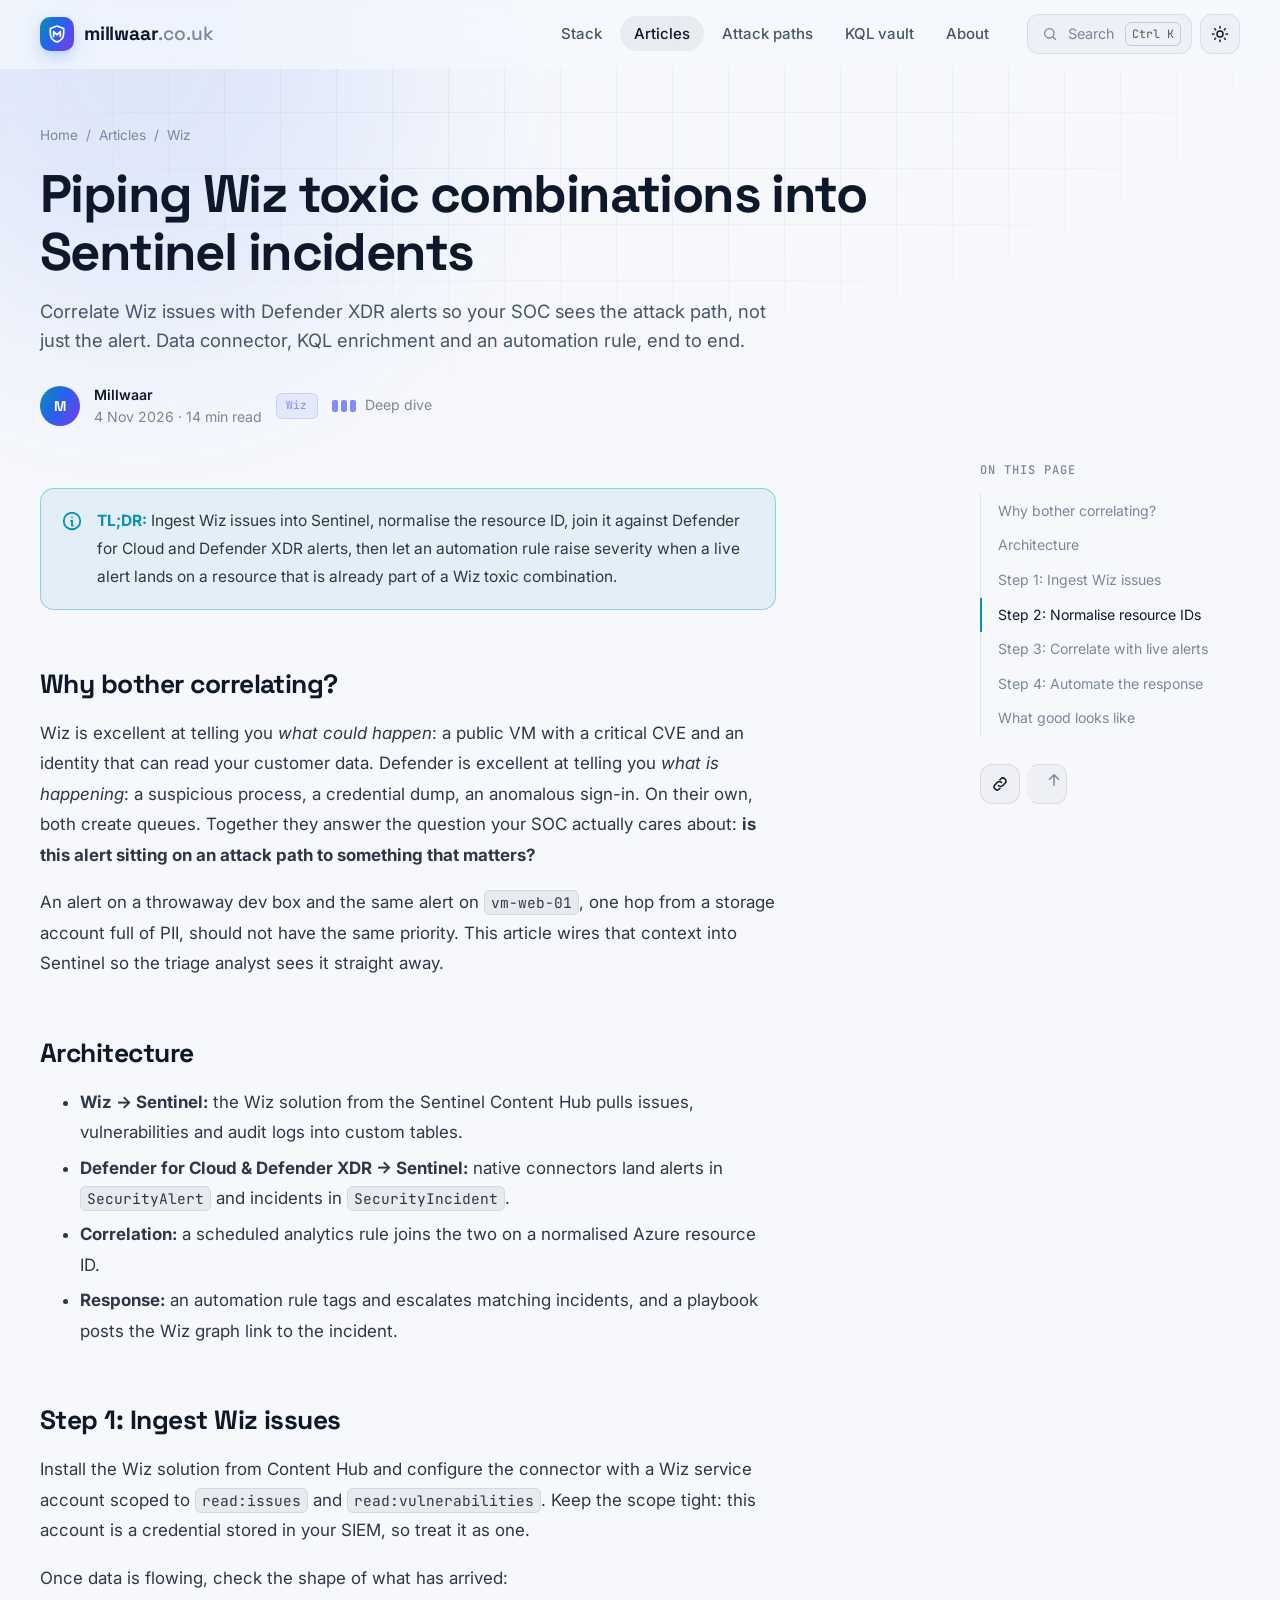
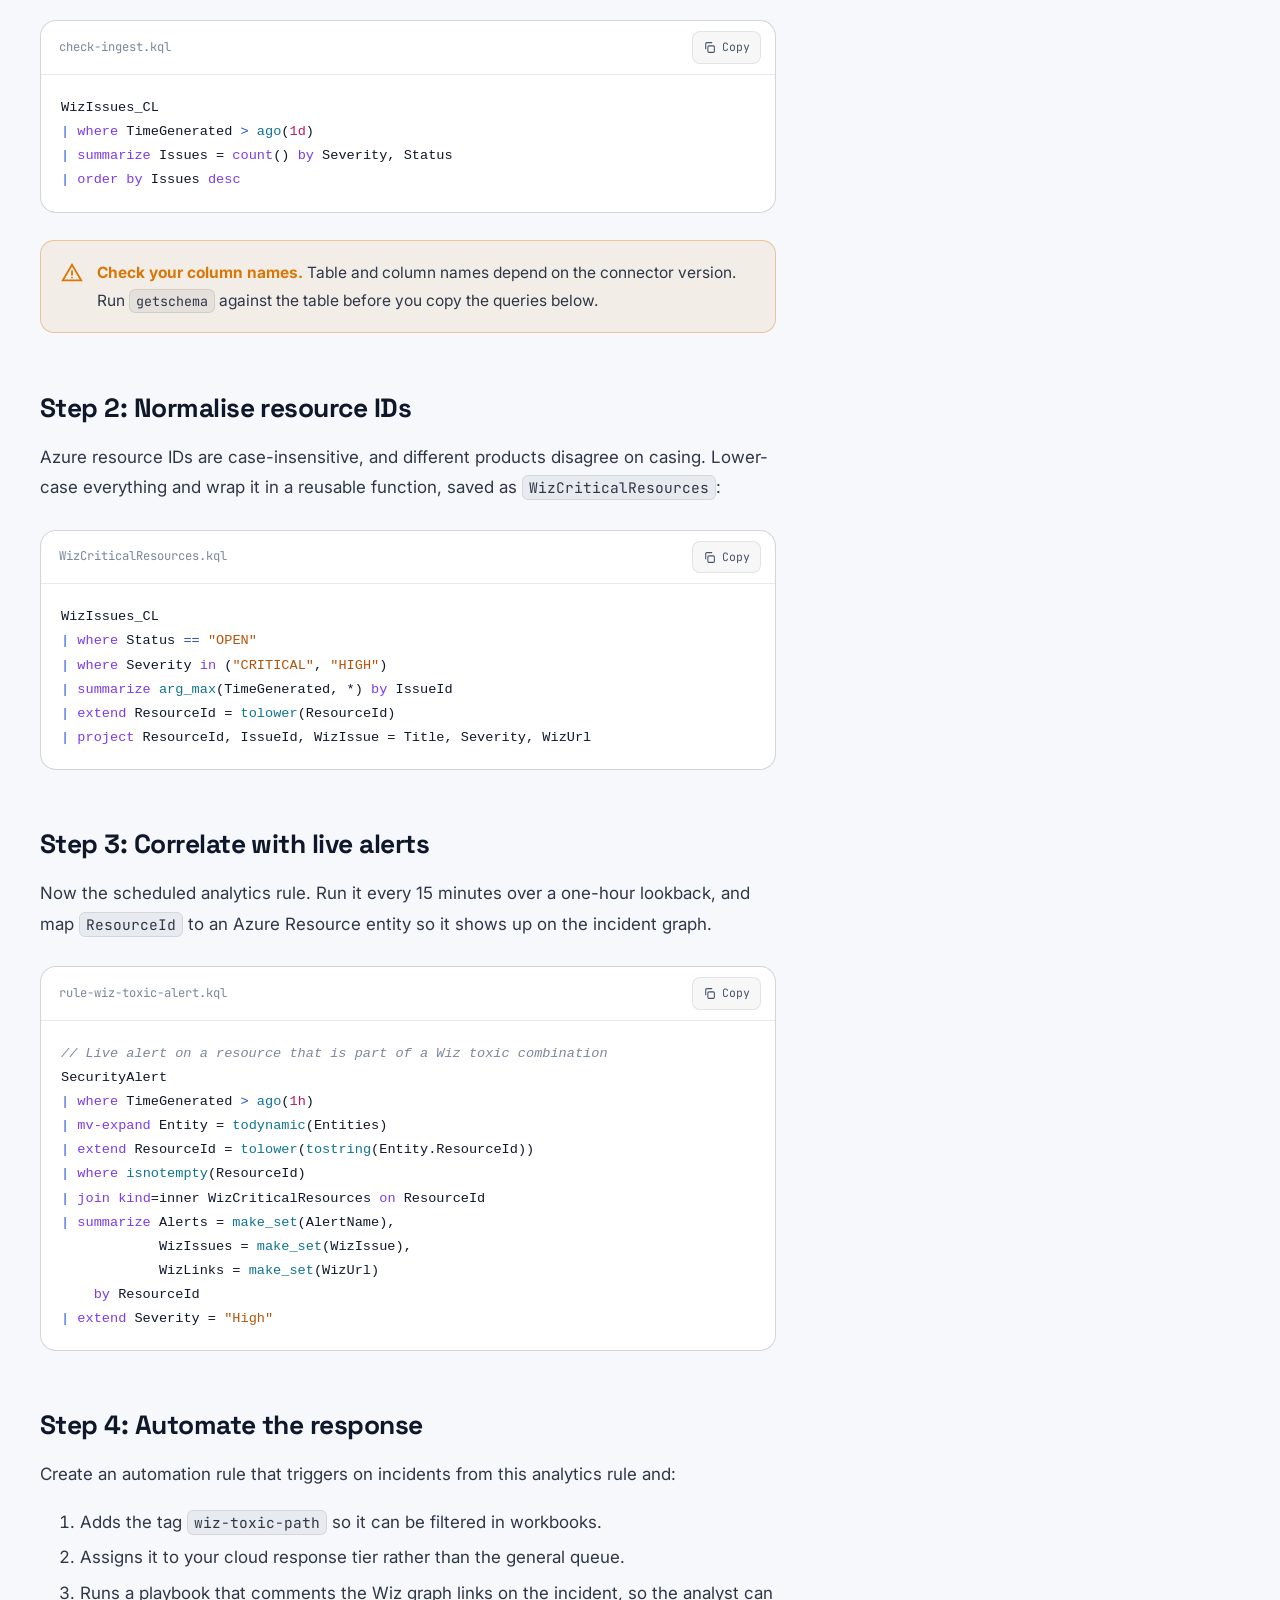
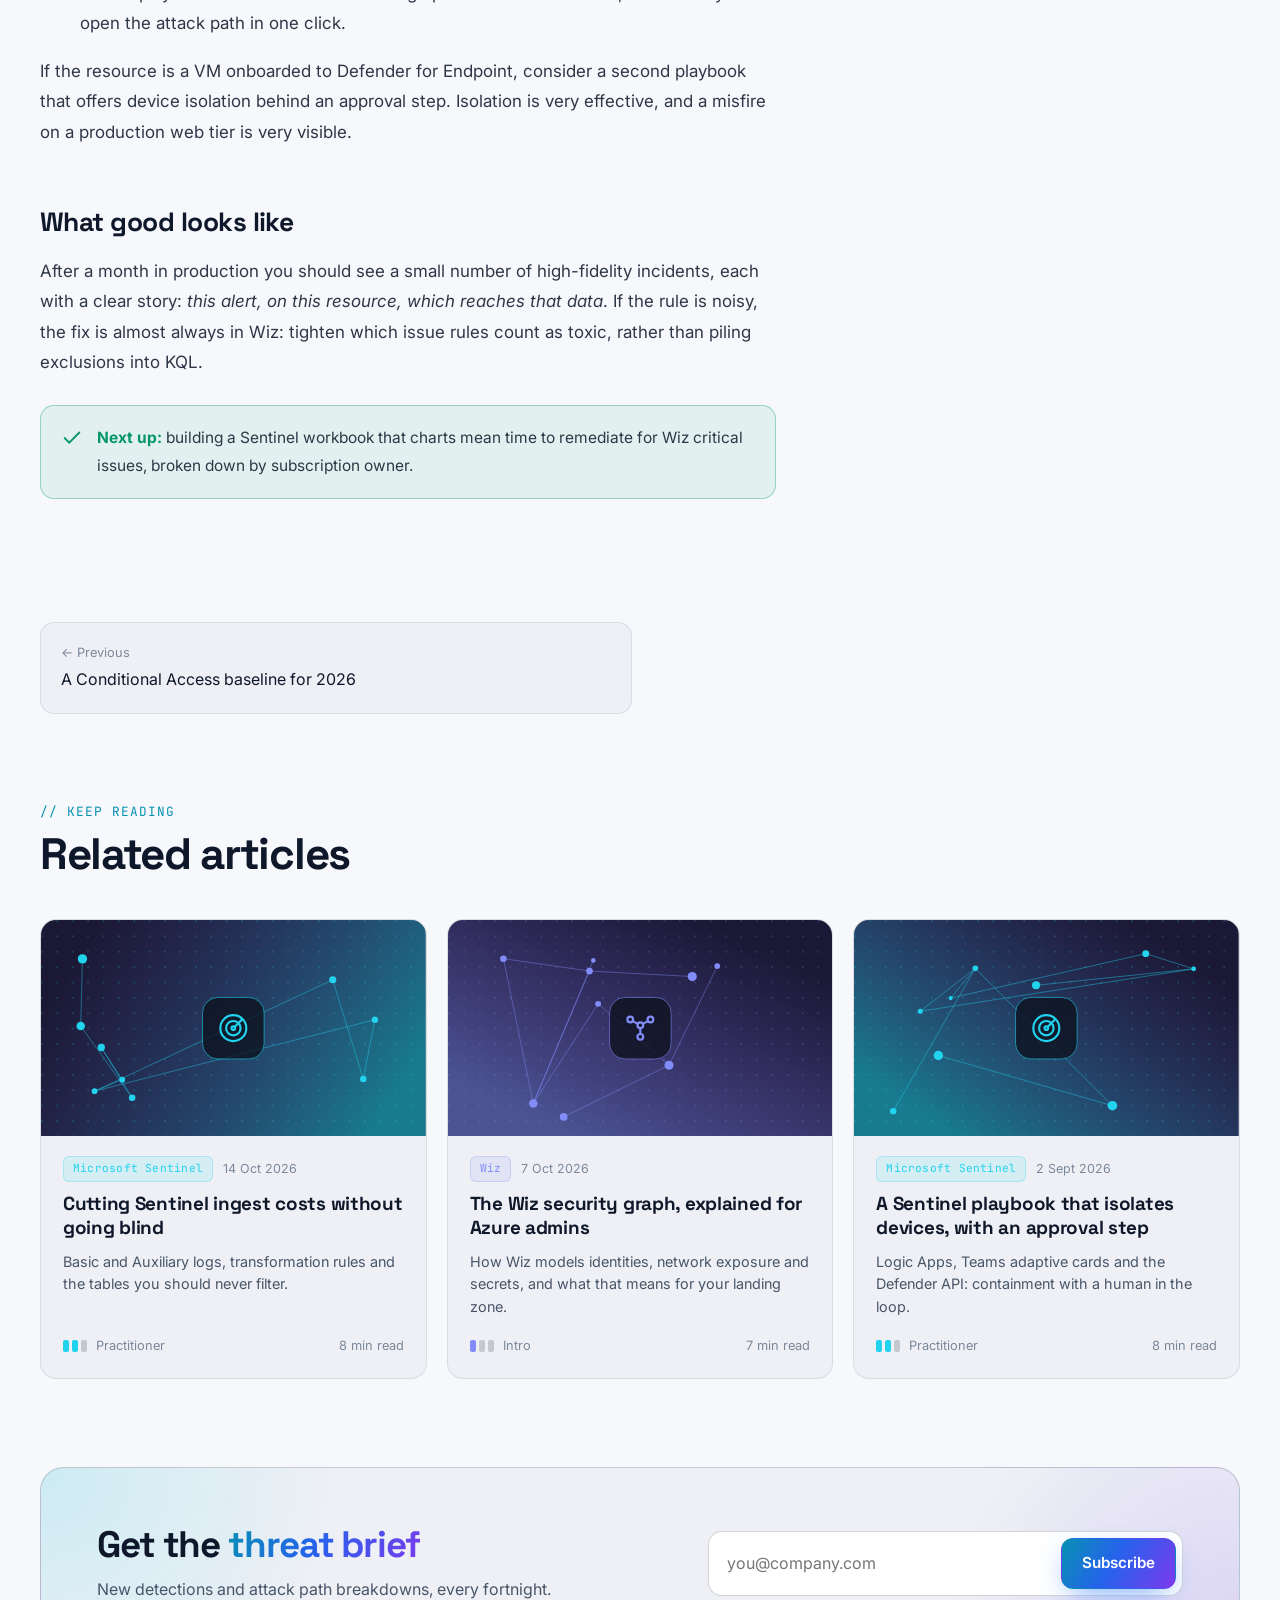
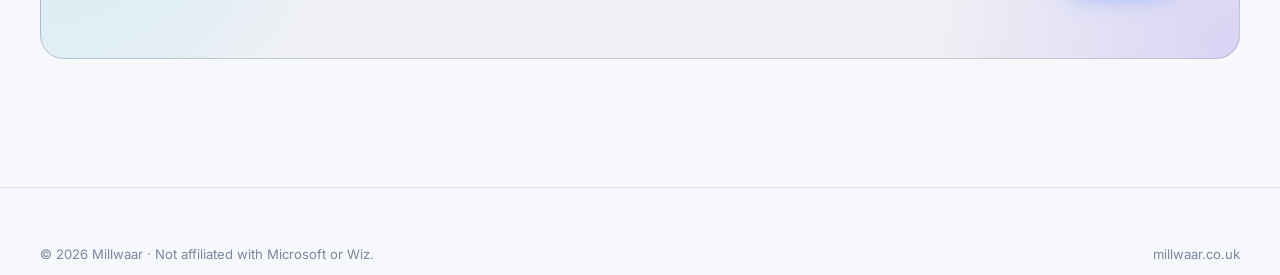
==== post.html @ f698fd33 "Design Millwaar cyber security blog site Static, dependency-free site for millwaar.co.uk covering th" ====
<!doctype html>
<html lang="en-GB">
<head>
  <meta charset="utf-8">
  <meta name="viewport" content="width=device-width, initial-scale=1">
  <title>Article · Millwaar</title>
  <meta name="description" content="Millwaar: hands-on articles on Microsoft security and Wiz.">
  <meta name="theme-color" content="#07090f">
  <link rel="icon" href="assets/favicon.svg" type="image/svg+xml">
  <link rel="preconnect" href="https://fonts.googleapis.com">
  <link rel="preconnect" href="https://fonts.gstatic.com" crossorigin>
  <link href="https://fonts.googleapis.com/css2?family=Inter:wght@400;500;600;700&family=JetBrains+Mono:wght@400;500&family=Space+Grotesk:wght@500;600;700&display=swap" rel="stylesheet">
  <link rel="stylesheet" href="assets/css/styles.css">
  <script>
    (function () {
      var t; try { t = localStorage.getItem('mw-theme'); } catch (e) {}
      if (!t) t = window.matchMedia('(prefers-color-scheme: light)').matches ? 'light' : 'dark';
      document.documentElement.dataset.theme = t;
    })();
  </script>
</head>
<body>
  <a class="skip-link" href="#main">Skip to content</a>
  <div class="progress" aria-hidden="true"></div>
  <div class="bg-grid" aria-hidden="true"></div>
  <div class="bg-glow bg-glow--1" aria-hidden="true"></div>
  <div class="cursor-glow" aria-hidden="true"></div>

  <header class="site-header">
    <nav class="nav container" aria-label="Main">
      <a class="logo" href="./" aria-label="Millwaar home">
        <span class="logo__mark"><svg viewBox="0 0 24 24" fill="none" stroke="currentColor" stroke-width="2" stroke-linecap="round" stroke-linejoin="round"><path d="M12 2.5 4 5.5v6c0 5 3.4 9 8 10 4.6-1 8-5 8-10v-6l-8-3Z"/><path d="M8 15V9l4 4 4-4v6"/></svg></span>
        <span>millwaar<span class="logo__tld">.co.uk</span></span>
      </a>
      <ul class="nav__links" id="nav-links">
        <li><a href="./#stack">Stack</a></li>
        <li><a href="./#articles" aria-current="page">Articles</a></li>
        <li><a href="./#attack-paths">Attack paths</a></li>
        <li><a href="./#kql">KQL vault</a></li>
        <li><a href="./#about">About</a></li>
      </ul>
      <div class="nav__actions">
        <button class="search-trigger" type="button" aria-label="Search articles">
          <svg viewBox="0 0 24 24" fill="none" stroke="currentColor" stroke-width="2" stroke-linecap="round"><circle cx="11" cy="11" r="7"/><path d="m20 20-3.5-3.5"/></svg>
          <span class="search-trigger__label">Search</span><span class="kbd">Ctrl K</span>
        </button>
        <button class="icon-btn theme-toggle" type="button" aria-label="Toggle colour theme">
          <svg class="icon-moon" viewBox="0 0 24 24" fill="none" stroke="currentColor" stroke-width="2" stroke-linecap="round" stroke-linejoin="round"><path d="M20 14.5A8 8 0 0 1 9.5 4 8 8 0 1 0 20 14.5Z"/></svg>
          <svg class="icon-sun" viewBox="0 0 24 24" fill="none" stroke="currentColor" stroke-width="2" stroke-linecap="round"><circle cx="12" cy="12" r="4"/><path d="M12 2v2M12 20v2M4.9 4.9l1.4 1.4M17.7 17.7l1.4 1.4M2 12h2M20 12h2M4.9 19.1l1.4-1.4M17.7 6.3l1.4-1.4"/></svg>
        </button>
        <button class="icon-btn menu-toggle" type="button" aria-label="Open menu" aria-expanded="false" aria-controls="nav-links">
          <svg viewBox="0 0 24 24" fill="none" stroke="currentColor" stroke-width="2" stroke-linecap="round"><path d="M4 7h16M4 12h16M4 17h16"/></svg>
        </button>
      </div>
    </nav>
  </header>

  <main id="main">
    <header class="article-hero container">
      <nav class="breadcrumbs" aria-label="Breadcrumb"><a href="./">Home</a><span>/</span><a href="./#articles">Articles</a><span>/</span><span id="a-crumb"></span></nav>
      <h1 id="a-title"></h1>
      <p class="lead" id="a-lead"></p>
      <div class="byline">
        <span class="avatar">M</span>
        <span><strong>Millwaar</strong><br><time id="a-date"></time> · <span id="a-read"></span></span>
        <span class="tag" id="a-tag"></span>
        <span id="a-level"></span>
      </div>
    </header>

    <div class="container article-layout">
      <article class="prose">
        <div class="callout" style="--accent:var(--cyan)">
          <svg viewBox="0 0 24 24" fill="none" stroke="currentColor" stroke-width="2" stroke-linecap="round"><circle cx="12" cy="12" r="9"/><path d="M12 8h.01M11 12h1v5h1"/></svg>
          <p><strong>TL;DR:</strong> Ingest Wiz issues into Sentinel, normalise the resource ID, join it against Defender for Cloud and Defender XDR alerts, then let an automation rule raise severity when a live alert lands on a resource that is already part of a Wiz toxic combination.</p>
        </div>

        <h2 id="why">Why bother correlating?</h2>
        <p>Wiz is excellent at telling you <em>what could happen</em>: a public VM with a critical CVE and an identity that can read your customer data. Defender is excellent at telling you <em>what is happening</em>: a suspicious process, a credential dump, an anomalous sign-in. On their own, both create queues. Together they answer the question your SOC actually cares about: <strong>is this alert sitting on an attack path to something that matters?</strong></p>
        <p>An alert on a throwaway dev box and the same alert on <code>vm-web-01</code>, one hop from a storage account full of PII, should not have the same priority. This article wires that context into Sentinel so the triage analyst sees it straight away.</p>

        <h2 id="architecture">Architecture</h2>
        <ul>
          <li><strong>Wiz → Sentinel:</strong> the Wiz solution from the Sentinel Content Hub pulls issues, vulnerabilities and audit logs into custom tables.</li>
          <li><strong>Defender for Cloud &amp; Defender XDR → Sentinel:</strong> native connectors land alerts in <code>SecurityAlert</code> and incidents in <code>SecurityIncident</code>.</li>
          <li><strong>Correlation:</strong> a scheduled analytics rule joins the two on a normalised Azure resource ID.</li>
          <li><strong>Response:</strong> an automation rule tags and escalates matching incidents, and a playbook posts the Wiz graph link to the incident.</li>
        </ul>

        <h2 id="ingest">Step 1: Ingest Wiz issues</h2>
        <p>Install the Wiz solution from Content Hub and configure the connector with a Wiz service account scoped to <code>read:issues</code> and <code>read:vulnerabilities</code>. Keep the scope tight: this account is a credential stored in your SIEM, so treat it as one.</p>
        <p>Once data is flowing, check the shape of what has arrived:</p>
        <div class="code-block">
          <div class="code-block__head"><span>check-ingest.kql</span><button class="copy-btn" type="button"><svg viewBox="0 0 24 24" fill="none" stroke="currentColor" stroke-width="2"><rect x="9" y="9" width="12" height="12" rx="2"/><path d="M5 15V5a2 2 0 0 1 2-2h10"/></svg><span>Copy</span></button></div>
<pre><code>WizIssues_CL
| where TimeGenerated > ago(1d)
| summarize Issues = count() by Severity, Status
| order by Issues desc</code></pre>
        </div>
        <div class="callout" style="--accent:var(--amber)">
          <svg viewBox="0 0 24 24" fill="none" stroke="currentColor" stroke-width="2" stroke-linecap="round"><path d="M12 3 2 20h20L12 3Z"/><path d="M12 10v4M12 17h.01"/></svg>
          <p><strong>Check your column names.</strong> Table and column names depend on the connector version. Run <code>getschema</code> against the table before you copy the queries below.</p>
        </div>

        <h2 id="normalise">Step 2: Normalise resource IDs</h2>
        <p>Azure resource IDs are case-insensitive, and different products disagree on casing. Lower-case everything and wrap it in a reusable function, saved as <code>WizCriticalResources</code>:</p>
        <div class="code-block">
          <div class="code-block__head"><span>WizCriticalResources.kql</span><button class="copy-btn" type="button"><svg viewBox="0 0 24 24" fill="none" stroke="currentColor" stroke-width="2"><rect x="9" y="9" width="12" height="12" rx="2"/><path d="M5 15V5a2 2 0 0 1 2-2h10"/></svg><span>Copy</span></button></div>
<pre><code>WizIssues_CL
| where Status == "OPEN"
| where Severity in ("CRITICAL", "HIGH")
| summarize arg_max(TimeGenerated, *) by IssueId
| extend ResourceId = tolower(ResourceId)
| project ResourceId, IssueId, WizIssue = Title, Severity, WizUrl</code></pre>
        </div>

        <h2 id="correlate">Step 3: Correlate with live alerts</h2>
        <p>Now the scheduled analytics rule. Run it every 15 minutes over a one-hour lookback, and map <code>ResourceId</code> to an Azure Resource entity so it shows up on the incident graph.</p>
        <div class="code-block">
          <div class="code-block__head"><span>rule-wiz-toxic-alert.kql</span><button class="copy-btn" type="button"><svg viewBox="0 0 24 24" fill="none" stroke="currentColor" stroke-width="2"><rect x="9" y="9" width="12" height="12" rx="2"/><path d="M5 15V5a2 2 0 0 1 2-2h10"/></svg><span>Copy</span></button></div>
<pre><code>// Live alert on a resource that is part of a Wiz toxic combination
SecurityAlert
| where TimeGenerated > ago(1h)
| mv-expand Entity = todynamic(Entities)
| extend ResourceId = tolower(tostring(Entity.ResourceId))
| where isnotempty(ResourceId)
| join kind=inner WizCriticalResources on ResourceId
| summarize Alerts = make_set(AlertName),
            WizIssues = make_set(WizIssue),
            WizLinks = make_set(WizUrl)
    by ResourceId
| extend Severity = "High"</code></pre>
        </div>

        <h2 id="automate">Step 4: Automate the response</h2>
        <p>Create an automation rule that triggers on incidents from this analytics rule and:</p>
        <ol>
          <li>Adds the tag <code>wiz-toxic-path</code> so it can be filtered in workbooks.</li>
          <li>Assigns it to your cloud response tier rather than the general queue.</li>
          <li>Runs a playbook that comments the Wiz graph links on the incident, so the analyst can open the attack path in one click.</li>
        </ol>
        <p>If the resource is a VM onboarded to Defender for Endpoint, consider a second playbook that offers device isolation behind an approval step. Isolation is very effective, and a misfire on a production web tier is very visible.</p>

        <h2 id="results">What good looks like</h2>
        <p>After a month in production you should see a small number of high-fidelity incidents, each with a clear story: <em>this alert, on this resource, which reaches that data</em>. If the rule is noisy, the fix is almost always in Wiz: tighten which issue rules count as toxic, rather than piling exclusions into KQL.</p>
        <div class="callout" style="--accent:var(--green)">
          <svg viewBox="0 0 24 24" fill="none" stroke="currentColor" stroke-width="2" stroke-linecap="round"><path d="M20 6 9 17l-5-5"/></svg>
          <p><strong>Next up:</strong> building a Sentinel workbook that charts mean time to remediate for Wiz critical issues, broken down by subscription owner.</p>
        </div>
      </article>

      <aside class="toc" aria-label="On this page">
        <h4>On this page</h4>
        <ol id="toc-list"></ol>
        <div class="toc__share">
          <button class="icon-btn" id="share-copy" type="button" aria-label="Copy link to this article"><svg viewBox="0 0 24 24" fill="none" stroke="currentColor" stroke-width="2" stroke-linecap="round"><path d="M10 14a4 4 0 0 0 5.7 0l3-3a4 4 0 0 0-5.7-5.7l-1 1"/><path d="M14 10a4 4 0 0 0-5.7 0l-3 3a4 4 0 0 0 5.7 5.7l1-1"/></svg></button>
          <a class="icon-btn" href="#main" aria-label="Back to top"><svg viewBox="0 0 24 24" fill="none" stroke="currentColor" stroke-width="2" stroke-linecap="round"><path d="M12 19V5M6 11l6-6 6 6"/></svg></a>
        </div>
      </aside>
    </div>

    <div class="container">
      <nav class="article-nav" id="article-nav" aria-label="More articles"></nav>
    </div>

    <section class="section">
      <div class="container">
        <div class="section__head"><div><div class="section__kicker">// keep reading</div><h2 class="section__title">Related articles</h2></div></div>
        <div class="posts-grid" id="related"></div>
      </div>
    </section>

    <section class="section" style="padding-top:0">
      <div class="container">
        <div class="newsletter">
          <div>
            <h2>Get the <span class="grad-text">threat brief</span></h2>
            <p>New detections and attack path breakdowns, every fortnight.</p>
          </div>
          <form class="subscribe-wrap" novalidate>
            <div class="subscribe">
              <input type="email" required placeholder="you@company.com" aria-label="Email address">
              <button class="btn btn--primary" type="submit">Subscribe</button>
            </div>
          </form>
        </div>
      </div>
    </section>
  </main>

  <footer class="site-footer">
    <div class="container">
      <div class="footer__bottom" style="margin-top:0;border-top:0;padding-top:0">
        <span>© <span data-year>2026</span> Millwaar · Not affiliated with Microsoft or Wiz.</span>
        <span><a href="./">millwaar.co.uk</a></span>
      </div>
    </div>
  </footer>

  <div class="search-modal" role="dialog" aria-modal="true" aria-label="Search articles">
    <div class="search-modal__backdrop"></div>
    <div class="search-modal__panel">
      <div class="search-modal__input">
        <svg viewBox="0 0 24 24" fill="none" stroke="currentColor" stroke-width="2" stroke-linecap="round"><circle cx="11" cy="11" r="7"/><path d="m20 20-3.5-3.5"/></svg>
        <input type="text" placeholder="Search Sentinel, Wiz, Conditional Access…" aria-label="Search">
        <span class="kbd">Esc</span>
      </div>
      <ul class="search-results" role="listbox"></ul>
      <div class="search-modal__foot"><span><span class="kbd">↑</span> <span class="kbd">↓</span> navigate</span><span><span class="kbd">↵</span> open</span></div>
    </div>
  </div>

  <script src="assets/js/data.js"></script>
  <script src="assets/js/main.js"></script>
</body>
</html>
---- assets/css/styles.css ----
/* ==========================================================================
   Millwaar — Cyber security blog
   Microsoft Security Stack & Wiz
   ========================================================================== */

:root {
  --bg: #07090f;
  --bg-2: #0c1019;
  --surface: rgba(255, 255, 255, 0.035);
  --surface-2: rgba(255, 255, 255, 0.06);
  --border: rgba(255, 255, 255, 0.08);
  --border-strong: rgba(255, 255, 255, 0.16);
  --text: #e8ecf4;
  --text-dim: #9aa4b8;
  --text-faint: #6b7489;

  --cyan: #22d3ee;
  --blue: #3b82f6;
  --violet: #8b5cf6;
  --pink: #ec4899;
  --green: #34d399;
  --amber: #fbbf24;
  --red: #f87171;

  --grad: linear-gradient(120deg, var(--cyan) 0%, var(--blue) 45%, var(--violet) 100%);
  --grad-soft: linear-gradient(120deg, rgba(34, 211, 238, .15), rgba(139, 92, 246, .15));

  --radius: 16px;
  --radius-sm: 10px;
  --shadow: 0 20px 60px -20px rgba(0, 0, 0, .6);
  --maxw: 1200px;

  --font-sans: "Inter", system-ui, -apple-system, "Segoe UI", sans-serif;
  --font-display: "Space Grotesk", var(--font-sans);
  --font-mono: "JetBrains Mono", ui-monospace, "Cascadia Code", Consolas, monospace;

  color-scheme: dark;
}

:root[data-theme="light"] {
  --bg: #f6f8fc;
  --bg-2: #ffffff;
  --surface: rgba(15, 23, 42, 0.03);
  --surface-2: rgba(15, 23, 42, 0.06);
  --border: rgba(15, 23, 42, 0.09);
  --border-strong: rgba(15, 23, 42, 0.18);
  --text: #0f172a;
  --text-dim: #475569;
  --text-faint: #7b879b;
  --cyan: #0891b2;
  --blue: #2563eb;
  --violet: #7c3aed;
  --green: #059669;
  --amber: #d97706;
  --red: #dc2626;
  --shadow: 0 20px 50px -24px rgba(15, 23, 42, .25);
  color-scheme: light;
}

*, *::before, *::after { box-sizing: border-box; }

html { scroll-behavior: smooth; -webkit-text-size-adjust: 100%; }

body {
  margin: 0;
  background: var(--bg);
  color: var(--text);
  font-family: var(--font-sans);
  font-size: 16px;
  line-height: 1.6;
  -webkit-font-smoothing: antialiased;
  overflow-x: hidden;
  transition: background .3s ease, color .3s ease;
}

img, svg { display: block; max-width: 100%; }
a { color: inherit; text-decoration: none; }
button { font: inherit; color: inherit; cursor: pointer; }
::selection { background: rgba(34, 211, 238, .3); }

:focus-visible { outline: 2px solid var(--cyan); outline-offset: 3px; border-radius: 6px; }

.container { width: min(var(--maxw), 100% - 32px); margin-inline: auto; }

.skip-link {
  position: absolute; left: 16px; top: -60px; z-index: 200;
  background: var(--cyan); color: #000; padding: 8px 14px; border-radius: 8px; font-weight: 600;
}
.skip-link:focus { top: 16px; }

/* Background ornaments ---------------------------------------------------- */
.bg-grid {
  position: fixed; inset: 0; z-index: -2; pointer-events: none;
  background-image:
    linear-gradient(var(--border) 1px, transparent 1px),
    linear-gradient(90deg, var(--border) 1px, transparent 1px);
  background-size: 56px 56px;
  mask-image: radial-gradient(ellipse 80% 60% at 50% 0%, #000 30%, transparent 75%);
  opacity: .55;
}
.bg-glow {
  position: fixed; z-index: -1; pointer-events: none; border-radius: 50%;
  filter: blur(120px); opacity: .35;
}
.bg-glow--1 { width: 520px; height: 520px; background: var(--blue); top: -200px; left: -120px; }
.bg-glow--2 { width: 480px; height: 480px; background: var(--violet); top: 120px; right: -180px; opacity: .25; }
:root[data-theme="light"] .bg-glow { opacity: .12; }

.cursor-glow {
  position: fixed; width: 420px; height: 420px; border-radius: 50%; pointer-events: none; z-index: -1;
  background: radial-gradient(circle, rgba(34, 211, 238, .08), transparent 65%);
  transform: translate(-50%, -50%); transition: opacity .3s; opacity: 0;
}

/* Header ------------------------------------------------------------------ */
.site-header {
  position: sticky; top: 0; z-index: 100;
  backdrop-filter: blur(16px) saturate(140%);
  -webkit-backdrop-filter: blur(16px) saturate(140%);
  background: color-mix(in srgb, var(--bg) 72%, transparent);
  border-bottom: 1px solid transparent;
  transition: border-color .3s;
}
.site-header.is-scrolled { border-bottom-color: var(--border); }
.nav { display: flex; align-items: center; gap: 24px; height: 68px; }

.logo { display: flex; align-items: center; gap: 10px; font-family: var(--font-display); font-weight: 700; font-size: 1.2rem; letter-spacing: -.01em; }
.logo__mark {
  width: 34px; height: 34px; border-radius: 10px; display: grid; place-items: center;
  background: var(--grad); color: #fff; box-shadow: 0 6px 20px -6px rgba(59, 130, 246, .7);
}
.logo__mark svg { width: 20px; height: 20px; }
.logo__tld { color: var(--text-faint); font-weight: 500; }

.nav__links { display: flex; gap: 4px; margin-left: auto; list-style: none; padding: 0; margin-block: 0; }
.nav__links a {
  padding: 8px 14px; border-radius: 999px; color: var(--text-dim); font-size: .94rem; font-weight: 500;
  transition: color .2s, background .2s;
}
.nav__links a:hover, .nav__links a[aria-current="page"] { color: var(--text); background: var(--surface-2); }

.nav__actions { display: flex; align-items: center; gap: 8px; }
.icon-btn {
  display: inline-grid; place-items: center; width: 40px; height: 40px; border-radius: 12px;
  background: var(--surface); border: 1px solid var(--border); transition: border-color .2s, background .2s;
}
.icon-btn:hover { border-color: var(--border-strong); background: var(--surface-2); }
.icon-btn svg { width: 18px; height: 18px; }

.search-trigger {
  display: inline-flex; align-items: center; gap: 10px; height: 40px; padding: 0 10px 0 14px;
  border-radius: 12px; background: var(--surface); border: 1px solid var(--border); color: var(--text-faint);
  font-size: .9rem; transition: border-color .2s;
}
.search-trigger:hover { border-color: var(--border-strong); }
.search-trigger svg { width: 16px; height: 16px; }
.kbd {
  font-family: var(--font-mono); font-size: .72rem; padding: 2px 6px; border-radius: 6px;
  border: 1px solid var(--border-strong); color: var(--text-dim);
}

.theme-toggle .icon-sun { display: none; }
:root[data-theme="light"] .theme-toggle .icon-sun { display: block; }
:root[data-theme="light"] .theme-toggle .icon-moon { display: none; }

.menu-toggle { display: none; }

/* Buttons ----------------------------------------------------------------- */
.btn {
  display: inline-flex; align-items: center; gap: 8px; padding: 12px 20px; border-radius: 12px;
  font-weight: 600; font-size: .95rem; border: 1px solid transparent; transition: transform .2s, box-shadow .2s, background .2s, border-color .2s;
}
.btn svg { width: 18px; height: 18px; transition: transform .2s; }
.btn:hover svg { transform: translateX(3px); }
.btn--primary { background: var(--grad); color: #fff; box-shadow: 0 10px 30px -10px rgba(59, 130, 246, .8); }
.btn--primary:hover { transform: translateY(-2px); box-shadow: 0 16px 40px -12px rgba(139, 92, 246, .9); }
.btn--ghost { background: var(--surface); border-color: var(--border-strong); }
.btn--ghost:hover { background: var(--surface-2); }

/* Hero -------------------------------------------------------------------- */
.hero { position: relative; padding: 72px 0 96px; }
.hero__canvas { position: absolute; inset: 0; width: 100%; height: 100%; z-index: -1; opacity: .7; }
.hero__inner { display: grid; grid-template-columns: 1.1fr .9fr; gap: 56px; align-items: center; }

.eyebrow {
  display: inline-flex; align-items: center; gap: 10px; padding: 6px 14px 6px 8px; border-radius: 999px;
  background: var(--surface); border: 1px solid var(--border); font-size: .85rem; color: var(--text-dim);
}
.pulse { position: relative; width: 8px; height: 8px; border-radius: 50%; background: var(--green); margin-left: 4px; }
.pulse::after {
  content: ""; position: absolute; inset: 0; border-radius: 50%; background: var(--green);
  animation: pulse 2s infinite;
}
@keyframes pulse { 0% { transform: scale(1); opacity: .7; } 100% { transform: scale(3); opacity: 0; } }

.hero h1 {
  font-family: var(--font-display); font-size: clamp(2.5rem, 5.4vw, 4.4rem); line-height: 1.04;
  letter-spacing: -.035em; margin: 22px 0 20px; font-weight: 700;
}
.grad-text { background: var(--grad); -webkit-background-clip: text; background-clip: text; color: transparent; }
.typed { display: inline-block; min-width: 1ch; }
.typed::after {
  content: ""; display: inline-block; width: 3px; height: .85em; margin-left: 4px; vertical-align: -0.05em;
  background: var(--cyan); animation: blink 1s steps(1) infinite;
}
@keyframes blink { 50% { opacity: 0; } }

.hero__lead { font-size: 1.15rem; color: var(--text-dim); max-width: 34rem; margin: 0 0 32px; }
.hero__cta { display: flex; flex-wrap: wrap; gap: 12px; }

.hero__stats { display: flex; gap: 36px; margin-top: 44px; flex-wrap: wrap; }
.stat__num { font-family: var(--font-display); font-size: 1.8rem; font-weight: 700; letter-spacing: -.02em; }
.stat__label { font-size: .85rem; color: var(--text-faint); }

/* Terminal / console card */
.console {
  position: relative; border-radius: var(--radius); background: color-mix(in srgb, var(--bg-2) 88%, transparent);
  border: 1px solid var(--border-strong); box-shadow: var(--shadow); overflow: hidden;
  transform: perspective(1200px) rotateY(-6deg) rotateX(3deg); transition: transform .5s ease;
}
.console:hover { transform: perspective(1200px) rotateY(0) rotateX(0); }
.console::before {
  content: ""; position: absolute; inset: -1px; border-radius: inherit; padding: 1px; pointer-events: none;
  background: var(--grad); -webkit-mask: linear-gradient(#000 0 0) content-box, linear-gradient(#000 0 0);
  -webkit-mask-composite: xor; mask-composite: exclude; opacity: .5;
}
.console__bar {
  display: flex; align-items: center; gap: 8px; padding: 12px 16px; border-bottom: 1px solid var(--border);
  background: var(--surface);
}
.dot { width: 11px; height: 11px; border-radius: 50%; }
.dot--r { background: #ff5f57; } .dot--y { background: #febc2e; } .dot--g { background: #28c840; }
.console__title { margin-left: 10px; font-family: var(--font-mono); font-size: .78rem; color: var(--text-faint); }
.console__tabs { display: flex; gap: 2px; margin-left: auto; }
.console__tab {
  font-family: var(--font-mono); font-size: .72rem; padding: 4px 10px; border-radius: 6px; border: 0;
  background: transparent; color: var(--text-faint);
}
.console__tab.is-active { background: var(--surface-2); color: var(--text); }
.console__body {
  font-family: var(--font-mono); font-size: .84rem; line-height: 1.75; padding: 18px 20px; min-height: 290px;
  white-space: pre-wrap; word-break: break-word;
}
.console__result {
  border-top: 1px solid var(--border); padding: 12px 20px; font-family: var(--font-mono); font-size: .75rem;
  color: var(--text-faint); display: flex; justify-content: space-between; gap: 12px;
}
.console__result strong { color: var(--green); font-weight: 500; }

/* Syntax colouring (KQL-ish) */
.tok-kw { color: #c084fc; }
.tok-fn { color: #22d3ee; }
.tok-str { color: #fbbf24; }
.tok-num { color: #f472b6; }
.tok-com { color: var(--text-faint); font-style: italic; }
.tok-op { color: #60a5fa; }
:root[data-theme="light"] .tok-kw { color: #7c3aed; }
:root[data-theme="light"] .tok-fn { color: #0e7490; }
:root[data-theme="light"] .tok-str { color: #b45309; }
:root[data-theme="light"] .tok-num { color: #be185d; }
:root[data-theme="light"] .tok-op { color: #1d4ed8; }

.caret { display: inline-block; width: 8px; height: 1.1em; background: var(--cyan); vertical-align: text-bottom; animation: blink 1s steps(1) infinite; }

/* Sections ---------------------------------------------------------------- */
.section { padding: 88px 0; position: relative; }
.section__head { display: flex; align-items: end; justify-content: space-between; gap: 24px; margin-bottom: 40px; flex-wrap: wrap; }
.section__kicker { font-family: var(--font-mono); font-size: .8rem; color: var(--cyan); letter-spacing: .08em; text-transform: uppercase; }
.section__title { font-family: var(--font-display); font-size: clamp(1.9rem, 3.6vw, 2.75rem); letter-spacing: -.03em; line-height: 1.1; margin: 8px 0 0; }
.section__sub { color: var(--text-dim); max-width: 36rem; margin: 12px 0 0; }

/* Stack tiles ------------------------------------------------------------- */
.stack-grid { display: grid; grid-template-columns: repeat(4, 1fr); gap: 16px; }
.stack-tile {
  position: relative; text-align: left; padding: 22px; border-radius: var(--radius);
  background: var(--surface); border: 1px solid var(--border); overflow: hidden;
  transition: transform .25s, border-color .25s;
}
.stack-tile::before {
  content: ""; position: absolute; inset: 0; opacity: 0; transition: opacity .3s;
  background: radial-gradient(400px circle at var(--mx, 50%) var(--my, 50%), color-mix(in srgb, var(--accent) 22%, transparent), transparent 45%);
}
.stack-tile:hover { transform: translateY(-4px); border-color: color-mix(in srgb, var(--accent) 50%, transparent); }
.stack-tile:hover::before { opacity: 1; }
.stack-tile > * { position: relative; }
.stack-tile__icon {
  width: 44px; height: 44px; border-radius: 12px; display: grid; place-items: center; margin-bottom: 16px;
  background: color-mix(in srgb, var(--accent) 16%, transparent); color: var(--accent);
  border: 1px solid color-mix(in srgb, var(--accent) 30%, transparent);
}
.stack-tile__icon svg { width: 22px; height: 22px; }
.stack-tile h3 { margin: 0 0 6px; font-size: 1.05rem; font-family: var(--font-display); letter-spacing: -.01em; }
.stack-tile p { margin: 0; font-size: .88rem; color: var(--text-dim); line-height: 1.5; }
.stack-tile__count { position: absolute; top: 22px; right: 22px; font-family: var(--font-mono); font-size: .75rem; color: var(--text-faint); }
.stack-tile--wide { grid-column: span 2; display: flex; gap: 20px; align-items: center; }
.stack-tile--wide .stack-tile__icon { margin: 0; width: 56px; height: 56px; flex: none; }

/* Posts ------------------------------------------------------------------- */
.filters { display: flex; gap: 8px; flex-wrap: wrap; margin-bottom: 28px; }
.chip {
  padding: 8px 16px; border-radius: 999px; border: 1px solid var(--border); background: var(--surface);
  font-size: .87rem; color: var(--text-dim); transition: all .2s;
}
.chip:hover { color: var(--text); border-color: var(--border-strong); }
.chip.is-active { background: var(--text); color: var(--bg); border-color: var(--text); }

.post-search {
  display: flex; align-items: center; gap: 10px; padding: 0 14px; height: 44px; min-width: 260px;
  border-radius: 12px; border: 1px solid var(--border); background: var(--surface);
}
.post-search svg { width: 16px; height: 16px; color: var(--text-faint); flex: none; }
.post-search input { flex: 1; background: none; border: 0; outline: 0; color: var(--text); font: inherit; font-size: .92rem; min-width: 0; }

.posts-grid { display: grid; grid-template-columns: repeat(3, 1fr); gap: 20px; }
.post-card {
  position: relative; display: flex; flex-direction: column; border-radius: var(--radius); overflow: hidden;
  background: var(--surface); border: 1px solid var(--border); transition: transform .3s, border-color .3s, box-shadow .3s;
  transform-style: preserve-3d; animation: cardIn .5s both;
}
@keyframes cardIn { from { opacity: 0; transform: translateY(16px); } to { opacity: 1; transform: none; } }
.post-card:hover { border-color: var(--border-strong); box-shadow: var(--shadow); }
.post-card__art { position: relative; aspect-ratio: 16 / 9; overflow: hidden; background: var(--bg-2); }
.post-card__art svg { width: 100%; height: 100%; transition: transform .6s ease; }
.post-card:hover .post-card__art svg { transform: scale(1.06); }
.post-card__body { padding: 20px 22px 22px; display: flex; flex-direction: column; gap: 10px; flex: 1; }
.post-card__meta { display: flex; align-items: center; gap: 10px; font-size: .78rem; color: var(--text-faint); flex-wrap: wrap; }
.tag {
  font-family: var(--font-mono); font-size: .7rem; padding: 3px 9px; border-radius: 6px; letter-spacing: .02em;
  color: var(--accent, var(--cyan)); background: color-mix(in srgb, var(--accent, var(--cyan)) 13%, transparent);
  border: 1px solid color-mix(in srgb, var(--accent, var(--cyan)) 25%, transparent);
}
.post-card h3 { font-family: var(--font-display); font-size: 1.18rem; line-height: 1.3; letter-spacing: -.015em; margin: 0; }
.post-card h3 a::after { content: ""; position: absolute; inset: 0; }
.post-card p { margin: 0; font-size: .9rem; color: var(--text-dim); line-height: 1.55; }
.post-card__foot { margin-top: auto; padding-top: 8px; display: flex; justify-content: space-between; align-items: center; font-size: .8rem; color: var(--text-faint); }
.level { display: inline-flex; gap: 3px; align-items: center; }
.level i { width: 6px; height: 12px; border-radius: 2px; background: var(--border-strong); }
.level i.on { background: var(--accent, var(--cyan)); }

.post-card--featured { grid-column: span 2; flex-direction: row; }
.post-card--featured .post-card__art { aspect-ratio: auto; flex: 1.1; min-height: 300px; }
.post-card--featured .post-card__body { flex: 1; padding: 30px; justify-content: center; }
.post-card--featured h3 { font-size: 1.6rem; }

.empty-state { grid-column: 1 / -1; text-align: center; padding: 60px 20px; color: var(--text-faint); border: 1px dashed var(--border-strong); border-radius: var(--radius); }

.load-more-wrap { display: flex; justify-content: center; margin-top: 36px; }

/* Attack path / graph ----------------------------------------------------- */
.graph-wrap { display: grid; grid-template-columns: .9fr 1.1fr; gap: 40px; align-items: center; }
.graph-panel {
  position: relative; border-radius: var(--radius); border: 1px solid var(--border); background: var(--surface);
  padding: 12px; aspect-ratio: 4 / 3;
}
.graph-panel svg { width: 100%; height: 100%; }
.g-edge { stroke: var(--border-strong); stroke-width: 2; fill: none; transition: stroke .3s, stroke-width .3s; }
.g-edge.is-hot { stroke: var(--red); stroke-width: 3; stroke-dasharray: 8 6; animation: dash 1s linear infinite; }
@keyframes dash { to { stroke-dashoffset: -28; } }
.g-node { cursor: pointer; }
.g-node circle { fill: var(--bg-2); stroke: var(--border-strong); stroke-width: 2; transition: all .3s; }
.g-node text { fill: var(--text-dim); font-family: var(--font-mono); font-size: 11px; text-anchor: middle; transition: fill .3s; }
.g-node .g-icon { fill: var(--text-dim); transition: fill .3s; }
.g-node:hover circle, .g-node.is-hot circle { stroke: var(--red); fill: color-mix(in srgb, var(--red) 14%, var(--bg-2)); }
.g-node.is-hot text, .g-node.is-hot .g-icon { fill: var(--text); }
.g-node.is-crown circle { stroke: var(--amber); }
.g-node.is-fixed circle { stroke: var(--green); fill: color-mix(in srgb, var(--green) 14%, var(--bg-2)); }

.steps { list-style: none; padding: 0; margin: 24px 0 0; display: grid; gap: 10px; }
.step {
  display: flex; gap: 14px; padding: 14px 16px; border-radius: 12px; border: 1px solid var(--border);
  background: var(--surface); cursor: pointer; transition: all .2s; text-align: left; width: 100%;
}
.step:hover, .step.is-active { border-color: color-mix(in srgb, var(--accent) 55%, transparent); background: color-mix(in srgb, var(--accent) 8%, transparent); }
.step__n {
  flex: none; width: 28px; height: 28px; border-radius: 8px; display: grid; place-items: center;
  font-family: var(--font-mono); font-size: .8rem; background: color-mix(in srgb, var(--accent) 18%, transparent); color: var(--accent);
}
.step strong { display: block; font-size: .95rem; }
.step span { font-size: .85rem; color: var(--text-dim); }

/* KQL vault --------------------------------------------------------------- */
.kql-layout { display: grid; grid-template-columns: 280px 1fr; gap: 20px; }
.kql-list { display: flex; flex-direction: column; gap: 8px; }
.kql-item {
  text-align: left; padding: 14px 16px; border-radius: 12px; border: 1px solid var(--border); background: var(--surface);
  transition: all .2s;
}
.kql-item strong { display: block; font-size: .92rem; margin-bottom: 2px; }
.kql-item span { font-size: .78rem; color: var(--text-faint); font-family: var(--font-mono); }
.kql-item:hover { border-color: var(--border-strong); }
.kql-item.is-active { border-color: var(--cyan); background: color-mix(in srgb, var(--cyan) 8%, transparent); }

.code-block { position: relative; border-radius: var(--radius); border: 1px solid var(--border-strong); background: var(--bg-2); overflow: hidden; }
.code-block__head {
  display: flex; align-items: center; justify-content: space-between; gap: 12px; padding: 10px 14px 10px 18px;
  border-bottom: 1px solid var(--border); font-family: var(--font-mono); font-size: .76rem; color: var(--text-faint);
}
.code-block pre { margin: 0; padding: 20px; overflow-x: auto; font-family: var(--font-mono); font-size: .85rem; line-height: 1.7; }
.copy-btn {
  display: inline-flex; align-items: center; gap: 6px; padding: 5px 10px; border-radius: 8px; border: 1px solid var(--border);
  background: var(--surface); font-family: var(--font-mono); font-size: .72rem; color: var(--text-dim); transition: all .2s;
}
.copy-btn:hover { color: var(--text); border-color: var(--border-strong); }
.copy-btn.is-copied { color: var(--green); border-color: var(--green); }
.copy-btn svg { width: 13px; height: 13px; }
.kql-desc { margin: 14px 4px 0; font-size: .9rem; color: var(--text-dim); }
.kql-desc code { font-family: var(--font-mono); font-size: .82rem; color: var(--cyan); }

/* Newsletter -------------------------------------------------------------- */
.newsletter {
  position: relative; overflow: hidden; border-radius: 24px; padding: 56px; border: 1px solid var(--border-strong);
  background:
    radial-gradient(600px circle at 0% 0%, rgba(34, 211, 238, .16), transparent 50%),
    radial-gradient(600px circle at 100% 100%, rgba(139, 92, 246, .2), transparent 50%),
    var(--surface);
  display: grid; grid-template-columns: 1.2fr 1fr; gap: 40px; align-items: center;
}
.newsletter h2 { font-family: var(--font-display); font-size: clamp(1.7rem, 3vw, 2.3rem); letter-spacing: -.03em; margin: 0 0 10px; line-height: 1.15; }
.newsletter p { margin: 0; color: var(--text-dim); }
.subscribe { display: flex; gap: 8px; padding: 6px; border-radius: 14px; background: var(--bg-2); border: 1px solid var(--border-strong); }
.subscribe input { flex: 1; min-width: 0; border: 0; outline: 0; background: none; color: var(--text); font: inherit; padding: 0 12px; }
.subscribe__note { font-size: .8rem; color: var(--text-faint); margin-top: 10px; }

/* About ------------------------------------------------------------------- */
.about { display: grid; grid-template-columns: 1fr 1fr; gap: 48px; align-items: center; }
.about__card {
  border-radius: var(--radius); border: 1px solid var(--border); background: var(--surface); padding: 28px;
  font-family: var(--font-mono); font-size: .85rem; line-height: 1.9;
}
.about__card .k { color: var(--violet); } .about__card .s { color: var(--amber); } .about__card .p { color: var(--text-faint); }
.cert-list { display: flex; flex-wrap: wrap; gap: 8px; margin-top: 24px; }
.cert { padding: 6px 12px; border-radius: 8px; border: 1px solid var(--border); font-size: .82rem; color: var(--text-dim); background: var(--surface); }

/* Footer ------------------------------------------------------------------ */
.site-footer { border-top: 1px solid var(--border); padding: 56px 0 32px; margin-top: 40px; }
.footer__grid { display: grid; grid-template-columns: 1.4fr 1fr 1fr 1fr; gap: 32px; }
.footer__grid h4 { font-size: .8rem; font-family: var(--font-mono); text-transform: uppercase; letter-spacing: .08em; color: var(--text-faint); margin: 0 0 14px; font-weight: 500; }
.footer__grid ul { list-style: none; padding: 0; margin: 0; display: grid; gap: 8px; }
.footer__grid a { color: var(--text-dim); font-size: .92rem; transition: color .2s; }
.footer__grid a:hover { color: var(--text); }
.footer__about p { color: var(--text-dim); font-size: .92rem; max-width: 22rem; }
.socials { display: flex; gap: 8px; margin-top: 16px; }
.footer__bottom { display: flex; justify-content: space-between; gap: 16px; flex-wrap: wrap; margin-top: 48px; padding-top: 24px; border-top: 1px solid var(--border); font-size: .82rem; color: var(--text-faint); }

/* Search modal ------------------------------------------------------------ */
.search-modal { position: fixed; inset: 0; z-index: 300; display: none; align-items: flex-start; justify-content: center; padding: 12vh 16px 16px; }
.search-modal.is-open { display: flex; }
.search-modal__backdrop { position: absolute; inset: 0; background: rgba(2, 4, 10, .6); backdrop-filter: blur(6px); animation: fade .2s; }
.search-modal__panel {
  position: relative; width: min(640px, 100%); border-radius: 18px; background: var(--bg-2); border: 1px solid var(--border-strong);
  box-shadow: 0 30px 80px -20px rgba(0, 0, 0, .7); overflow: hidden; animation: pop .22s ease;
}
@keyframes fade { from { opacity: 0; } }
@keyframes pop { from { opacity: 0; transform: translateY(-10px) scale(.98); } }
.search-modal__input { display: flex; align-items: center; gap: 12px; padding: 0 18px; border-bottom: 1px solid var(--border); }
.search-modal__input svg { width: 18px; height: 18px; color: var(--text-faint); }
.search-modal__input input { flex: 1; height: 58px; border: 0; outline: 0; background: none; color: var(--text); font: inherit; font-size: 1.05rem; }
.search-results { max-height: 52vh; overflow-y: auto; padding: 8px; list-style: none; margin: 0; }
.search-results li a { display: flex; gap: 14px; align-items: center; padding: 12px; border-radius: 10px; }
.search-results li a:hover, .search-results li.is-selected a { background: var(--surface-2); }
.search-results .tag { flex: none; }
.search-results .sr-title { font-size: .95rem; font-weight: 500; }
.search-results .sr-empty { padding: 28px; text-align: center; color: var(--text-faint); }
.search-modal__foot { display: flex; gap: 16px; padding: 10px 18px; border-top: 1px solid var(--border); font-size: .75rem; color: var(--text-faint); }

/* Toast ------------------------------------------------------------------- */
.toast {
  position: fixed; bottom: 24px; left: 50%; transform: translate(-50%, 120px); z-index: 400;
  padding: 12px 18px; border-radius: 12px; background: var(--bg-2); border: 1px solid var(--border-strong);
  box-shadow: var(--shadow); font-size: .9rem; display: flex; gap: 10px; align-items: center; transition: transform .35s cubic-bezier(.2, .9, .3, 1.2);
}
.toast.is-visible { transform: translate(-50%, 0); }
.toast svg { width: 18px; height: 18px; color: var(--green); }

/* Reveal on scroll -------------------------------------------------------- */
.reveal { opacity: 0; transform: translateY(24px); transition: opacity .7s ease, transform .7s ease; }
.reveal.is-visible { opacity: 1; transform: none; }

/* Article page ------------------------------------------------------------ */
.progress { position: fixed; top: 0; left: 0; height: 3px; width: 0; background: var(--grad); z-index: 150; }
.article-hero { padding: 56px 0 32px; }
.breadcrumbs { font-size: .85rem; color: var(--text-faint); display: flex; gap: 8px; flex-wrap: wrap; }
.breadcrumbs a:hover { color: var(--text); }
.article-hero h1 { font-family: var(--font-display); font-size: clamp(2rem, 4.4vw, 3.3rem); letter-spacing: -.03em; line-height: 1.1; margin: 18px 0 16px; max-width: 54rem; }
.article-hero .lead { font-size: 1.15rem; color: var(--text-dim); max-width: 46rem; margin: 0; }
.byline { display: flex; align-items: center; gap: 14px; margin-top: 28px; flex-wrap: wrap; font-size: .88rem; color: var(--text-faint); }
.avatar { width: 40px; height: 40px; border-radius: 50%; background: var(--grad); display: grid; place-items: center; color: #fff; font-weight: 700; font-family: var(--font-display); }
.byline strong { color: var(--text); font-weight: 600; }

.article-layout { display: grid; grid-template-columns: minmax(0, 1fr) 260px; gap: 64px; padding-bottom: 40px; }
.prose { font-size: 1.06rem; line-height: 1.8; max-width: 46rem; }
.prose h2 { font-family: var(--font-display); font-size: 1.65rem; letter-spacing: -.02em; margin: 2.2em 0 .6em; line-height: 1.25; scroll-margin-top: 90px; }
.prose h3 { font-family: var(--font-display); font-size: 1.25rem; margin: 1.8em 0 .5em; scroll-margin-top: 90px; }
.prose p, .prose ul, .prose ol { color: color-mix(in srgb, var(--text) 86%, var(--bg)); }
.prose a { color: var(--cyan); text-decoration: underline; text-underline-offset: 3px; text-decoration-color: color-mix(in srgb, var(--cyan) 40%, transparent); }
.prose :not(pre) > code { font-family: var(--font-mono); font-size: .86em; padding: 2px 6px; border-radius: 6px; background: var(--surface-2); border: 1px solid var(--border); }
.prose .code-block { margin: 1.6em 0; }
.prose li { margin: .3em 0; }
.callout {
  display: flex; gap: 14px; padding: 18px 20px; border-radius: 14px; margin: 1.6em 0;
  border: 1px solid color-mix(in srgb, var(--accent) 35%, transparent); background: color-mix(in srgb, var(--accent) 8%, transparent);
}
.callout svg { flex: none; width: 22px; height: 22px; color: var(--accent); margin-top: 3px; }
.callout p { margin: 0; font-size: .97rem; }
.callout strong { color: var(--accent); }

.toc { position: sticky; top: 100px; align-self: start; }
.toc h4 { font-family: var(--font-mono); font-size: .75rem; text-transform: uppercase; letter-spacing: .08em; color: var(--text-faint); margin: 0 0 14px; font-weight: 500; }
.toc ol { list-style: none; padding: 0; margin: 0; border-left: 1px solid var(--border); }
.toc a { display: block; padding: 6px 0 6px 16px; margin-left: -1px; border-left: 2px solid transparent; font-size: .88rem; color: var(--text-faint); transition: all .2s; }
.toc a:hover { color: var(--text); }
.toc a.is-active { color: var(--text); border-left-color: var(--cyan); }
.toc__share { margin-top: 28px; display: flex; gap: 8px; }

.article-nav { display: grid; grid-template-columns: 1fr 1fr; gap: 16px; margin-top: 56px; }
.article-nav a { padding: 20px; border-radius: 14px; border: 1px solid var(--border); background: var(--surface); transition: border-color .2s; }
.article-nav a:hover { border-color: var(--border-strong); }
.article-nav small { display: block; color: var(--text-faint); font-size: .8rem; margin-bottom: 4px; }
.article-nav a:last-child { text-align: right; }

/* Responsive -------------------------------------------------------------- */
@media (max-width: 1024px) {
  .hero__inner { grid-template-columns: 1fr; gap: 48px; }
  .console { transform: none; }
  .stack-grid { grid-template-columns: repeat(2, 1fr); }
  .posts-grid { grid-template-columns: repeat(2, 1fr); }
  .graph-wrap, .about, .newsletter { grid-template-columns: 1fr; }
  .article-layout { grid-template-columns: 1fr; }
  .toc { display: none; }
  .footer__grid { grid-template-columns: 1fr 1fr; }
}

@media (max-width: 760px) {
  .nav__links {
    position: fixed; top: 68px; left: 0; right: 0; flex-direction: column; padding: 12px 16px 20px; gap: 2px;
    background: var(--bg-2); border-bottom: 1px solid var(--border); transform: translateY(-120%); transition: transform .3s; z-index: -1;
  }
  .nav__links.is-open { transform: none; }
  .nav__links a { display: block; padding: 12px 14px; border-radius: 10px; }
  .menu-toggle { display: inline-grid; }
  .nav__actions { margin-left: auto; }
  .search-trigger .search-trigger__label, .search-trigger .kbd { display: none; }
  .search-trigger { width: 40px; padding: 0; justify-content: center; }
  .hero { padding: 40px 0 64px; }
  .hero__stats { gap: 24px; }
  .section { padding: 64px 0; }
  .stack-grid, .posts-grid { grid-template-columns: 1fr; }
  .stack-tile--wide { grid-column: auto; flex-direction: column; align-items: flex-start; }
  .post-card--featured { grid-column: auto; flex-direction: column; }
  .post-card--featured .post-card__art { min-height: 0; aspect-ratio: 16 / 9; }
  .post-card--featured .post-card__body { padding: 22px; }
  .post-card--featured h3 { font-size: 1.3rem; }
  .post-search { min-width: 0; width: 100%; }
  .kql-layout { grid-template-columns: 1fr; }
  .kql-list { flex-direction: row; overflow-x: auto; padding-bottom: 4px; }
  .kql-item { flex: none; width: 220px; }
  .newsletter { padding: 32px 22px; }
  .subscribe { flex-direction: column; }
  .subscribe input { padding: 12px; }
  .footer__grid { grid-template-columns: 1fr; }
  .article-nav { grid-template-columns: 1fr; }
  .article-nav a:last-child { text-align: left; }
  .console__tabs { display: none; }
}

@media (prefers-reduced-motion: reduce) {
  *, *::before, *::after { animation-duration: .001ms !important; animation-iteration-count: 1 !important; transition-duration: .001ms !important; scroll-behavior: auto !important; }
  .reveal { opacity: 1; transform: none; }
}
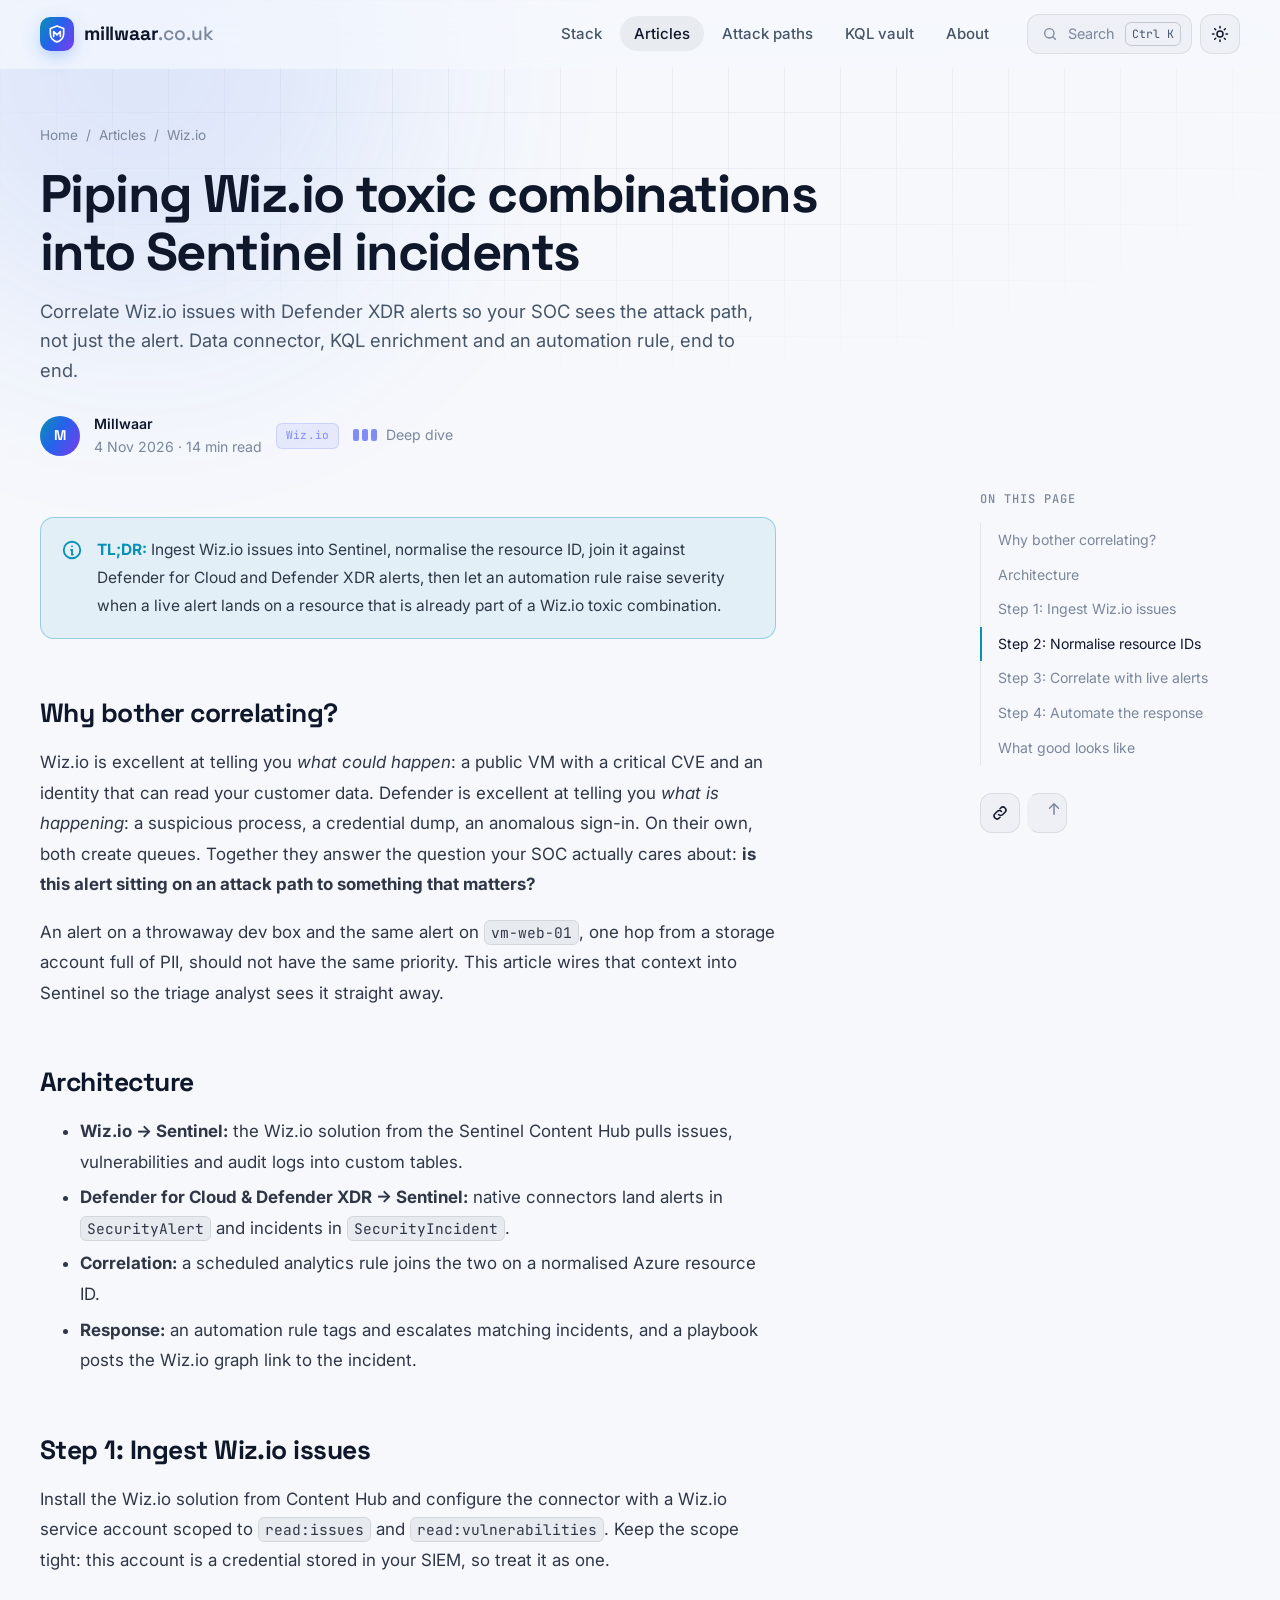
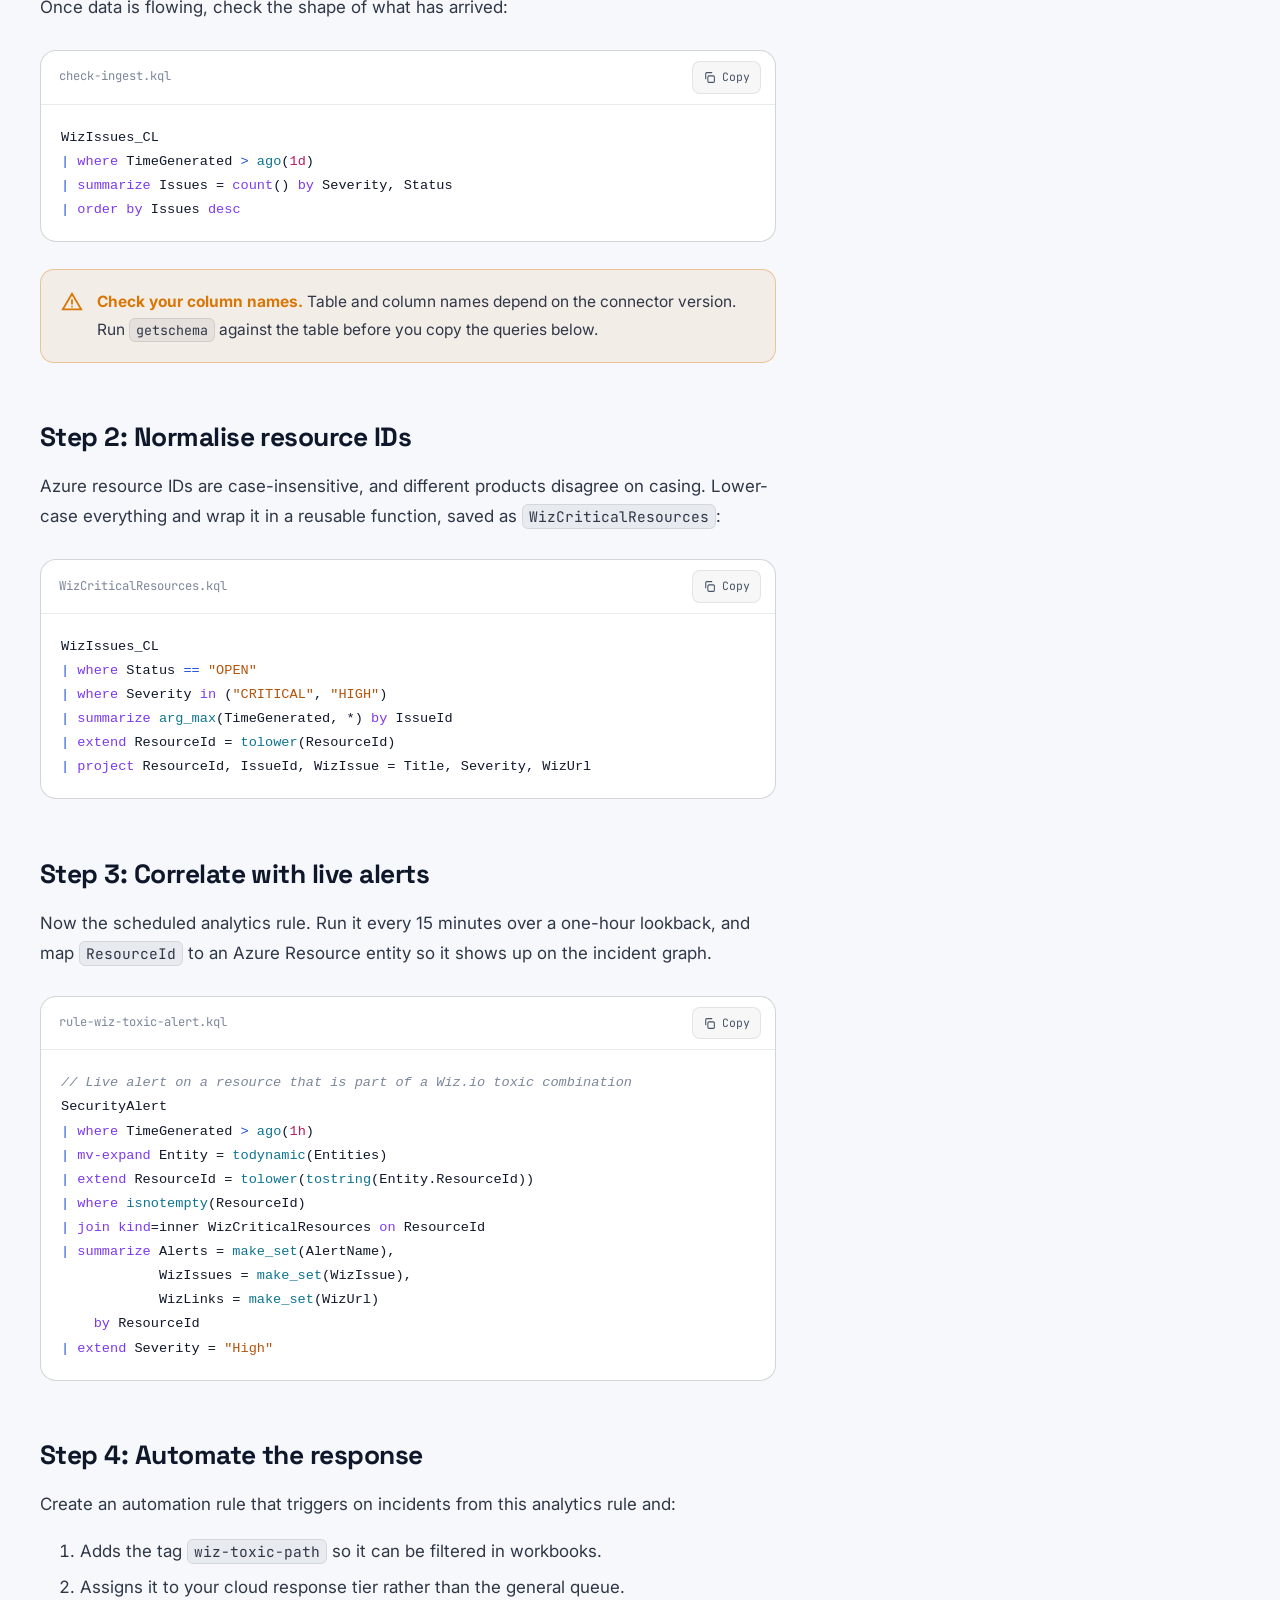
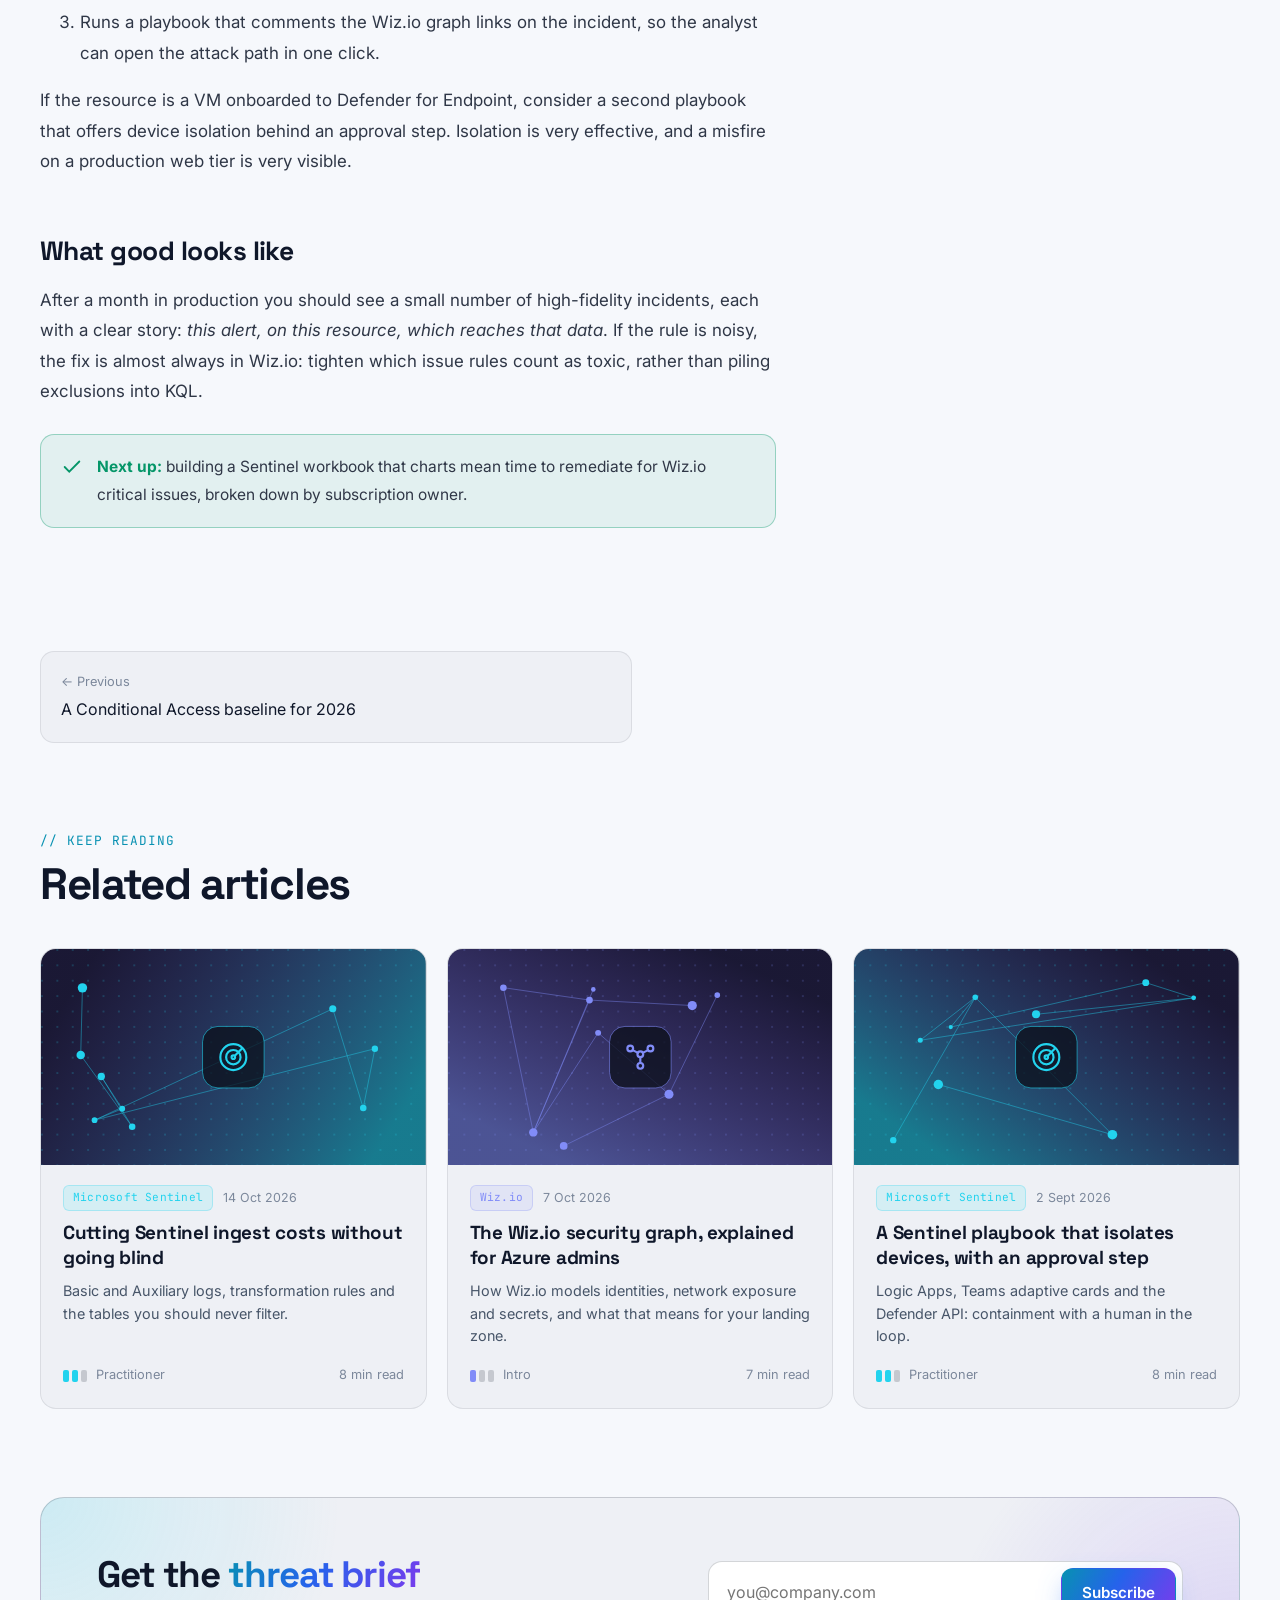
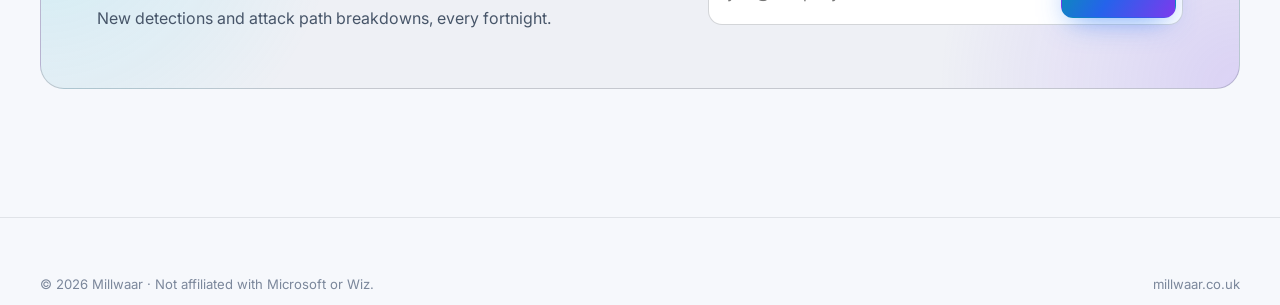
==== commit 94485bf1: "Rename Wiz to Wiz.io across site copy and labels Co-Authored-By: Claude Opus 5.5 <noreply@anthropic." ====
--- a/post.html
+++ b/post.html
@@ -72,23 +72,23 @@
       <article class="prose">
         <div class="callout" style="--accent:var(--cyan)">
           <svg viewBox="0 0 24 24" fill="none" stroke="currentColor" stroke-width="2" stroke-linecap="round"><circle cx="12" cy="12" r="9"/><path d="M12 8h.01M11 12h1v5h1"/></svg>
-          <p><strong>TL;DR:</strong> Ingest Wiz issues into Sentinel, normalise the resource ID, join it against Defender for Cloud and Defender XDR alerts, then let an automation rule raise severity when a live alert lands on a resource that is already part of a Wiz toxic combination.</p>
+          <p><strong>TL;DR:</strong> Ingest Wiz.io issues into Sentinel, normalise the resource ID, join it against Defender for Cloud and Defender XDR alerts, then let an automation rule raise severity when a live alert lands on a resource that is already part of a Wiz.io toxic combination.</p>
         </div>
 
         <h2 id="why">Why bother correlating?</h2>
-        <p>Wiz is excellent at telling you <em>what could happen</em>: a public VM with a critical CVE and an identity that can read your customer data. Defender is excellent at telling you <em>what is happening</em>: a suspicious process, a credential dump, an anomalous sign-in. On their own, both create queues. Together they answer the question your SOC actually cares about: <strong>is this alert sitting on an attack path to something that matters?</strong></p>
+        <p>Wiz.io is excellent at telling you <em>what could happen</em>: a public VM with a critical CVE and an identity that can read your customer data. Defender is excellent at telling you <em>what is happening</em>: a suspicious process, a credential dump, an anomalous sign-in. On their own, both create queues. Together they answer the question your SOC actually cares about: <strong>is this alert sitting on an attack path to something that matters?</strong></p>
         <p>An alert on a throwaway dev box and the same alert on <code>vm-web-01</code>, one hop from a storage account full of PII, should not have the same priority. This article wires that context into Sentinel so the triage analyst sees it straight away.</p>
 
         <h2 id="architecture">Architecture</h2>
         <ul>
-          <li><strong>Wiz → Sentinel:</strong> the Wiz solution from the Sentinel Content Hub pulls issues, vulnerabilities and audit logs into custom tables.</li>
+          <li><strong>Wiz.io → Sentinel:</strong> the Wiz.io solution from the Sentinel Content Hub pulls issues, vulnerabilities and audit logs into custom tables.</li>
           <li><strong>Defender for Cloud &amp; Defender XDR → Sentinel:</strong> native connectors land alerts in <code>SecurityAlert</code> and incidents in <code>SecurityIncident</code>.</li>
           <li><strong>Correlation:</strong> a scheduled analytics rule joins the two on a normalised Azure resource ID.</li>
-          <li><strong>Response:</strong> an automation rule tags and escalates matching incidents, and a playbook posts the Wiz graph link to the incident.</li>
+          <li><strong>Response:</strong> an automation rule tags and escalates matching incidents, and a playbook posts the Wiz.io graph link to the incident.</li>
         </ul>
 
-        <h2 id="ingest">Step 1: Ingest Wiz issues</h2>
-        <p>Install the Wiz solution from Content Hub and configure the connector with a Wiz service account scoped to <code>read:issues</code> and <code>read:vulnerabilities</code>. Keep the scope tight: this account is a credential stored in your SIEM, so treat it as one.</p>
+        <h2 id="ingest">Step 1: Ingest Wiz.io issues</h2>
+        <p>Install the Wiz.io solution from Content Hub and configure the connector with a Wiz.io service account scoped to <code>read:issues</code> and <code>read:vulnerabilities</code>. Keep the scope tight: this account is a credential stored in your SIEM, so treat it as one.</p>
         <p>Once data is flowing, check the shape of what has arrived:</p>
         <div class="code-block">
           <div class="code-block__head"><span>check-ingest.kql</span><button class="copy-btn" type="button"><svg viewBox="0 0 24 24" fill="none" stroke="currentColor" stroke-width="2"><rect x="9" y="9" width="12" height="12" rx="2"/><path d="M5 15V5a2 2 0 0 1 2-2h10"/></svg><span>Copy</span></button></div>
@@ -118,7 +118,7 @@
         <p>Now the scheduled analytics rule. Run it every 15 minutes over a one-hour lookback, and map <code>ResourceId</code> to an Azure Resource entity so it shows up on the incident graph.</p>
         <div class="code-block">
           <div class="code-block__head"><span>rule-wiz-toxic-alert.kql</span><button class="copy-btn" type="button"><svg viewBox="0 0 24 24" fill="none" stroke="currentColor" stroke-width="2"><rect x="9" y="9" width="12" height="12" rx="2"/><path d="M5 15V5a2 2 0 0 1 2-2h10"/></svg><span>Copy</span></button></div>
-<pre><code>// Live alert on a resource that is part of a Wiz toxic combination
+<pre><code>// Live alert on a resource that is part of a Wiz.io toxic combination
 SecurityAlert
 | where TimeGenerated > ago(1h)
 | mv-expand Entity = todynamic(Entities)
@@ -137,15 +137,15 @@
         <ol>
           <li>Adds the tag <code>wiz-toxic-path</code> so it can be filtered in workbooks.</li>
           <li>Assigns it to your cloud response tier rather than the general queue.</li>
-          <li>Runs a playbook that comments the Wiz graph links on the incident, so the analyst can open the attack path in one click.</li>
+          <li>Runs a playbook that comments the Wiz.io graph links on the incident, so the analyst can open the attack path in one click.</li>
         </ol>
         <p>If the resource is a VM onboarded to Defender for Endpoint, consider a second playbook that offers device isolation behind an approval step. Isolation is very effective, and a misfire on a production web tier is very visible.</p>
 
         <h2 id="results">What good looks like</h2>
-        <p>After a month in production you should see a small number of high-fidelity incidents, each with a clear story: <em>this alert, on this resource, which reaches that data</em>. If the rule is noisy, the fix is almost always in Wiz: tighten which issue rules count as toxic, rather than piling exclusions into KQL.</p>
+        <p>After a month in production you should see a small number of high-fidelity incidents, each with a clear story: <em>this alert, on this resource, which reaches that data</em>. If the rule is noisy, the fix is almost always in Wiz.io: tighten which issue rules count as toxic, rather than piling exclusions into KQL.</p>
         <div class="callout" style="--accent:var(--green)">
           <svg viewBox="0 0 24 24" fill="none" stroke="currentColor" stroke-width="2" stroke-linecap="round"><path d="M20 6 9 17l-5-5"/></svg>
-          <p><strong>Next up:</strong> building a Sentinel workbook that charts mean time to remediate for Wiz critical issues, broken down by subscription owner.</p>
+          <p><strong>Next up:</strong> building a Sentinel workbook that charts mean time to remediate for Wiz.io critical issues, broken down by subscription owner.</p>
         </div>
       </article>
 
@@ -202,7 +202,7 @@
     <div class="search-modal__panel">
       <div class="search-modal__input">
         <svg viewBox="0 0 24 24" fill="none" stroke="currentColor" stroke-width="2" stroke-linecap="round"><circle cx="11" cy="11" r="7"/><path d="m20 20-3.5-3.5"/></svg>
-        <input type="text" placeholder="Search Sentinel, Wiz, Conditional Access…" aria-label="Search">
+        <input type="text" placeholder="Search Sentinel, Wiz.io, Conditional Access…" aria-label="Search">
         <span class="kbd">Esc</span>
       </div>
       <ul class="search-results" role="listbox"></ul>
